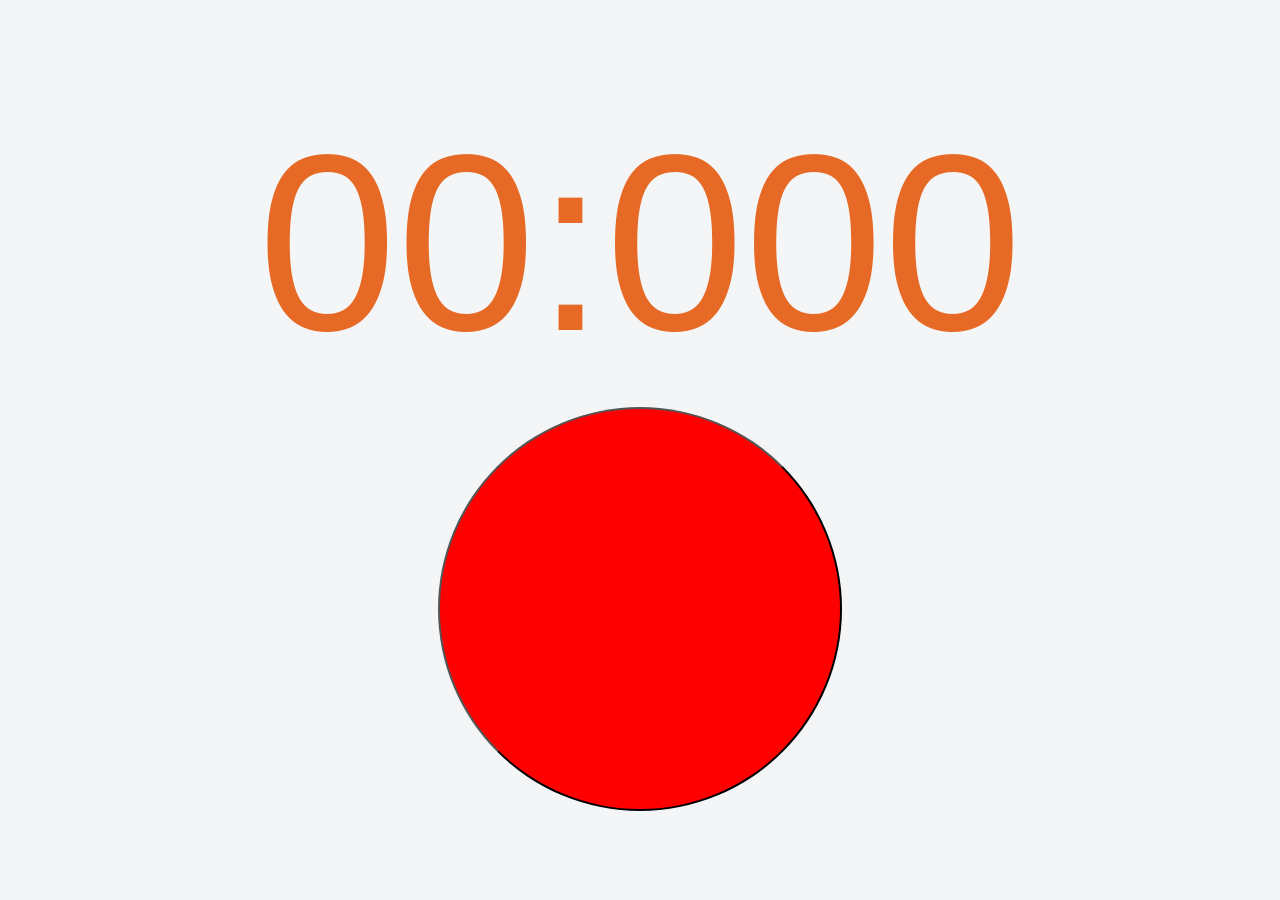
==== jeu/top_chrono.html @ dc0de52d "ajout de la simulation en javascript" ====
<!DOCTYPE html>
<html lang="fr">
<head>
  <meta charset="UTF-8">
  <link rel="Stylesheet" href="top_chrono.css" type="text/css" />
  <title>Top Chrono simulation</title>

</head>
<body>

    <div id="res"></div>

    <div id="chrono">00:000</div>

  

  <button id="btn" onclick="gererChrono()"></button>

  <script>
    let millisecondes = 0;
    let interval = null;
    let etape = 0;

    function afficherTemps() {
      let secondes = Math.floor(millisecondes / 1000);  //arrondi à l'inférieur 
      let ms = millisecondes % 1000;

      secondes = String(secondes).padStart(2, '0'); //permet d'avoir un  2e zéro affiché quand le temps défile 
      ms = String(ms).padStart(3, '0');

      document.getElementById("chrono").textContent =
        `${secondes}:${ms}`;
    }

    function gererChrono() {
      const bouton = document.getElementById("btn");

      // 1er clic  START
      if (etape === 0) {

        interval = setInterval(() => {
        millisecondes += 10;
        afficherTemps();
        }, 10);

        etape = 1;
      }

      else if (etape === 1) {

        clearInterval(interval); //arrête la boucle interval


        if (millisecondes == 10000){

        document.getElementById("res").textContent =
        "VICTOIRE";
        }else{
        document.getElementById("res").textContent =
        "DEFAITE";
        }

        etape = 2;
      }

      else {

        document.getElementById("res").textContent =
        "";

        millisecondes = 0;
        afficherTemps();
        etape = 0;
      }
    }
  </script>

</body>
</html>
---- jeu/top_chrono.css ----
body {
    background-color: #f4f5f6;
    font-family: Arial, sans-serif;
    text-align: center;
    margin-top: 100px;
    }

#chrono {
    color: #e66a25; 
    font-size: 250px;
    margin-bottom: 20px;
    }

#res{
    font-size: 50px;
}

button {
    background-color: red;
    padding: 200px 200px;
    border-radius: 50%;
    transition: background-color 0.5s;
    }

button:hover {
    background-color: rgb(78, 0, 0);
    }
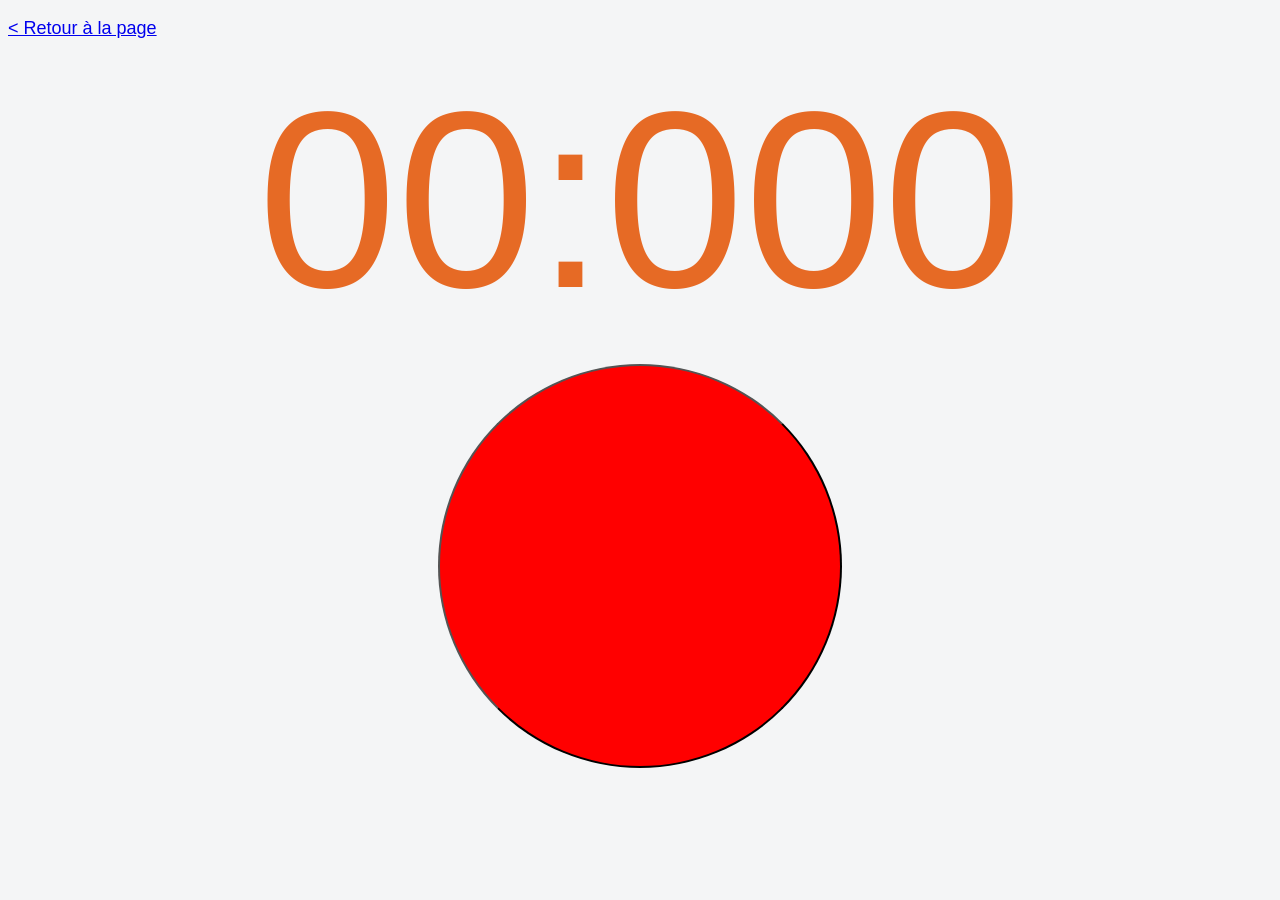
==== commit 8eeca05a: "changement dans la conclusion et amelioration de la simulation" ====
--- a/jeu/top_chrono.html
+++ b/jeu/top_chrono.html
@@ -7,6 +7,8 @@
 
 </head>
 <body>
+
+    <p id="retour"> <a href="../index.html">< Retour à la page</a></p>
 
     <div id="res"></div>
 
--- a/jeu/top_chrono.css
+++ b/jeu/top_chrono.css
@@ -2,7 +2,6 @@
     background-color: #f4f5f6;
     font-family: Arial, sans-serif;
     text-align: center;
-    margin-top: 100px;
     }
 
 #chrono {
@@ -23,5 +22,10 @@
     }
 
 button:hover {
-    background-color: rgb(78, 0, 0);
-    }+    background-color: rgb(204, 0, 0);
+    }
+
+#retour{
+    text-align: left;
+    font-size: large;
+}
